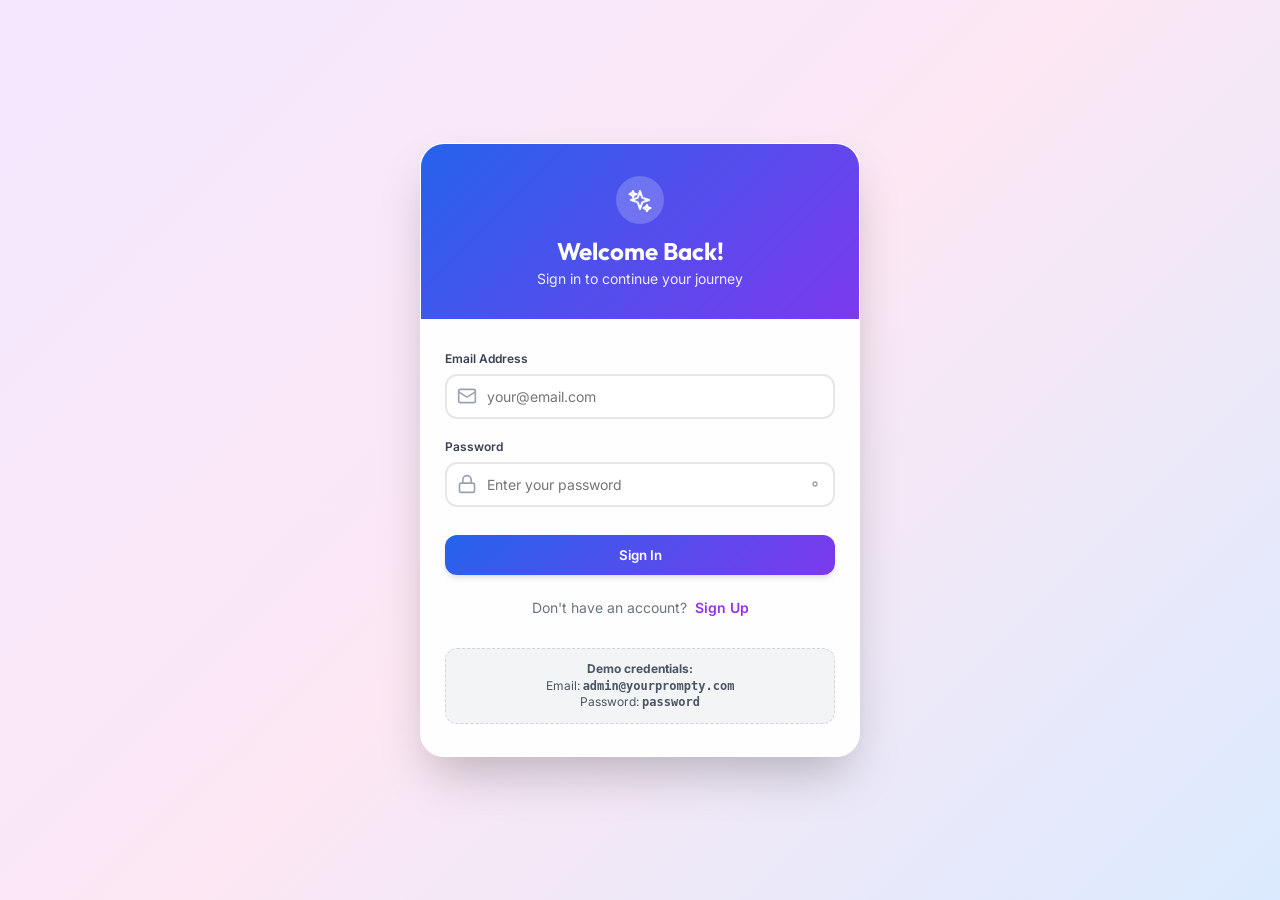
==== login.html @ b903fdf2 "Prompt composer" ====
<!DOCTYPE html>
<html lang="en">
<head>
  <meta charset="UTF-8">
  <meta name="viewport" content="width=device-width, initial-scale=1.0">
  <title>Login - yourPrompty</title>
  <link rel="stylesheet" href="style.css?v=3">
</head>
<body class="login-bg">

  <div class="login-card animate-fade-in-up">
    <!-- Header with animated gradient -->
    <div class="login-header bg-gradient-blue" id="login-header">
      <div style="display: flex; justify-content: center; align-items: center; margin: 0 auto 0.75rem; width: 3rem; height: 3rem; border-radius: 50%; background: rgba(255, 255, 255, 0.2); animation: float 3s ease-in-out infinite;">
        <!-- Sparkles Icon -->
        <svg xmlns="http://www.w3.org/2000/svg" width="24" height="24" viewBox="0 0 24 24" fill="none" stroke="currentColor" stroke-width="2" stroke-linecap="round" stroke-linejoin="round" style="color: white;"><path d="m12 3-1.912 5.813a2 2 0 0 1-1.275 1.275L3 12l5.813 1.912a2 2 0 0 1 1.275 1.275L12 21l1.912-5.813a2 2 0 0 1 1.275-1.275L21 12l-5.813-1.912a2 2 0 0 1-1.275-1.275Z"></path><path d="m5 3 1 2.5L8.5 6 6 7 5 9.5 4 7 1.5 6 4 5Z"></path><path d="m19 17 1 2.5 2.5.5-2.5 1-1 2.5-1-2.5-2.5-1 2.5-1Z"></path></svg>
      </div>
      <h2 id="card-title" style="font-size: 1.5rem; font-weight: 700; margin-bottom: 0.25rem;">Welcome Back!</h2>
      <p id="card-desc" style="font-size: 0.875rem; opacity: 0.9;">Sign in to continue your journey</p>
    </div>

    <!-- Body -->
    <div class="login-body">
      <form id="auth-form" class="flex flex-col">
        <!-- Name (Sign up only, hidden by default) -->
        <div class="form-group" id="name-group" style="display: none;">
          <label class="form-label" for="full-name">Full Name</label>
          <div class="input-container">
            <svg class="input-icon" xmlns="http://www.w3.org/2000/svg" viewBox="0 0 24 24" fill="none" stroke="currentColor" stroke-width="2" stroke-linecap="round" stroke-linejoin="round"><path d="M19 21v-2a4 4 0 0 0-4-4H9a4 4 0 0 0-4 4v2"></path><circle cx="12" cy="7" r="4"></circle></svg>
            <input class="form-input" type="text" id="full-name" placeholder="Enter your full name">
          </div>
        </div>

        <!-- Username (Sign up only, hidden by default) -->
        <div class="form-group" id="username-group" style="display: none;">
          <label class="form-label" for="username">Username</label>
          <div class="input-container">
            <svg class="input-icon" xmlns="http://www.w3.org/2000/svg" viewBox="0 0 24 24" fill="none" stroke="currentColor" stroke-width="2" stroke-linecap="round" stroke-linejoin="round"><circle cx="12" cy="12" r="4"></circle><path d="M16 8v5a3 3 0 0 0 6 0v-1a10 10 0 1 0-4 8"></path></svg>
            <input class="form-input" type="text" id="username" placeholder="Choose a username">
          </div>
        </div>

        <!-- Email -->
        <div class="form-group" id="email-group">
          <label class="form-label" for="email">Email Address</label>
          <div class="input-container">
            <svg class="input-icon" xmlns="http://www.w3.org/2000/svg" viewBox="0 0 24 24" fill="none" stroke="currentColor" stroke-width="2" stroke-linecap="round" stroke-linejoin="round"><rect width="20" height="16" x="2" y="4" rx="2"></rect><path d="m22 7-8.97 5.7a1.94 1.94 0 0 1-2.06 0L2 7"></path></svg>
            <input class="form-input" type="email" id="email" placeholder="your@email.com" required>
          </div>
        </div>

        <!-- Password -->
        <div class="form-group" id="password-group">
          <label class="form-label" for="password">Password</label>
          <div class="input-container">
            <svg class="input-icon" xmlns="http://www.w3.org/2000/svg" viewBox="0 0 24 24" fill="none" stroke="currentColor" stroke-width="2" stroke-linecap="round" stroke-linejoin="round"><rect width="18" height="11" x="3" y="11" rx="2" ry="2"></rect><path d="M7 11V7a5 5 0 0 1 10 0v4"></path></svg>
            <input class="form-input" type="password" id="password" placeholder="Enter your password" required>
            <button class="password-toggle" type="button">
              <svg xmlns="http://www.w3.org/2000/svg" width="16" height="16" viewBox="0 0 24 24" fill="none" stroke="currentColor" stroke-width="2" stroke-linecap="round" stroke-linejoin="round"><path d="2 12s3-7 10-7 10 7 10 7-3 7-10 7-10-7-10-7Z"></path><circle cx="12" cy="12" r="3"></circle></svg>
            </button>
          </div>
        </div>

        <!-- Confirm Password (Sign up only, hidden by default) -->
        <div class="form-group" id="confirm-group" style="display: none;">
          <label class="form-label" for="confirm-password">Confirm Password</label>
          <div class="input-container">
            <svg class="input-icon" xmlns="http://www.w3.org/2000/svg" viewBox="0 0 24 24" fill="none" stroke="currentColor" stroke-width="2" stroke-linecap="round" stroke-linejoin="round"><rect width="18" height="11" x="3" y="11" rx="2" ry="2"></rect><path d="M7 11V7a5 5 0 0 1 10 0v4"></path></svg>
            <input class="form-input" type="password" id="confirm-password" placeholder="Confirm your password">
          </div>
        </div>

        <!-- Error Message placeholder -->
        <div id="error-message" style="display: none; padding: 0.5rem; margin-bottom: 1rem; border-radius: 0.5rem; background-color: #fee2e2; color: #ef4444; font-size: 0.75rem; border: 1px solid #fca5a5;"></div>

        <!-- Submit Button -->
        <button class="btn-primary bg-gradient-blue" type="submit" id="submit-btn" style="margin-top: 0.5rem;">
          <span id="submit-btn-text">Sign In</span>
        </button>
      </form>

      <!-- Toggle Mode link -->
      <div style="text-align: center; margin-top: 1.5rem;">
        <p style="font-size: 0.875rem; color: #6b7280;">
          <span id="toggle-label">Don't have an account?</span>
          <a href="#" id="toggle-link" style="color: var(--primary-purple); font-weight: 600; text-decoration: none; margin-left: 0.25rem;">Sign Up</a>
        </p>
      </div>
      
      <!-- Demo account prompt -->
      <div style="margin-top: 2rem; padding: 0.75rem; border-radius: 0.75rem; background-color: #f3f4f6; text-align: center; border: 1px dashed #d1d5db;">
        <p style="font-size: 0.75rem; color: #4b5563; line-height: 1.4;">
          <strong>Demo credentials:</strong><br>
          Email: <span style="font-family: monospace; font-weight: 600;">admin@yourprompty.com</span><br>
          Password: <span style="font-family: monospace; font-weight: 600;">password</span>
        </p>
      </div>
    </div>
  </div>

  <script src="script.js?v=3"></script>
</body>
</html>
---- style.css ----
@import url('https://fonts.googleapis.com/css2?family=Inter:wght@300;400;500;600;700&family=Outfit:wght@400;500;600;700;800;900&display=swap');

/* --- Reset & Variables --- */
:root {
  --primary-purple: #9333ea;
  --primary-pink: #ec4899;
  --primary-blue: #2563eb;
  --bg-gradient: linear-gradient(135deg, #f3e8ff 0%, #fce7f3 50%, #dbeafe 100%);
  --btn-gradient: linear-gradient(135deg, #9333ea 0%, #ec4899 100%);
  --btn-gradient-blue: linear-gradient(135deg, #2563eb 0%, #7c3aed 100%);
  --shadow-sm: 0 1px 2px 0 rgba(0, 0, 0, 0.05);
  --shadow-md: 0 4px 6px -1px rgba(0, 0, 0, 0.1), 0 2px 4px -1px rgba(0, 0, 0, 0.06);
  --shadow-lg: 0 10px 15px -3px rgba(0, 0, 0, 0.1), 0 4px 6px -2px rgba(0, 0, 0, 0.05);
  --shadow-xl: 0 20px 25px -5px rgba(0, 0, 0, 0.1), 0 10px 10px -5px rgba(0, 0, 0, 0.04);
  --shadow-2xl: 0 25px 50px -12px rgba(0, 0, 0, 0.25);
  --font-sans: 'Inter', sans-serif;
  --font-display: 'Outfit', sans-serif;
}

* {
  margin: 0;
  padding: 0;
  box-sizing: border-box;
  font-family: var(--font-sans);
  transition: all 0.2s cubic-bezier(0.4, 0, 0.2, 1);
}

body {
  background-color: #fafafa;
  color: #1f2937;
  overflow-x: hidden;
}

/* --- Layout & Typography Utilities --- */
.container {
  width: 100%;
  max-width: 1280px;
  margin-left: auto;
  margin-right: auto;
  padding-left: 1rem;
  padding-right: 1rem;
}

h1, h2, h3, .font-display {
  font-family: var(--font-display);
}

.text-transparent {
  -webkit-background-clip: text;
  background-clip: text;
  color: transparent;
}

.bg-clip-text {
  -webkit-background-clip: text;
  background-clip: text;
}

/* Gradients */
.bg-gradient-primary {
  background: var(--btn-gradient);
}
.bg-gradient-blue {
  background: var(--btn-gradient-blue);
}
.bg-gradient-light {
  background: linear-gradient(135deg, #f9fafb 0%, #f3f4f6 100%);
}

/* Flex & Grid */
.flex { display: flex; }
.flex-col { flex-direction: column; }
.items-center { align-items: center; }
.justify-between { justify-content: space-between; }
.justify-center { justify-content: center; }
.justify-end { justify-content: flex-end; }
.flex-1 { flex: 1 1 0%; }
.flex-shrink-0 { flex-shrink: 0; }
.gap-2 { gap: 0.5rem; }
.gap-3 { gap: 0.75rem; }
.gap-4 { gap: 1rem; }
.gap-6 { gap: 1.5rem; }
.space-x-1 > * + * { margin-left: 0.25rem; }
.space-x-2 > * + * { margin-left: 0.5rem; }
.space-x-3 > * + * { margin-left: 0.75rem; }
.space-x-4 > * + * { margin-left: 1rem; }

/* Grid columns for Pinterest layout */
.pinterest-grid {
  column-count: 4;
  column-gap: 1.5rem;
  width: 100%;
}
@media (max-width: 1200px) {
  .pinterest-grid { column-count: 3; }
}
@media (max-width: 900px) {
  .pinterest-grid { column-count: 2; }
}
@media (max-width: 600px) {
  .pinterest-grid {
    display: grid;
    grid-template-cols: repeat(2, 1fr);
    gap: 0.5rem;
  }
}

/* Borders & Rounding */
.rounded-lg { border-radius: 0.5rem; }
.rounded-xl { border-radius: 0.75rem; }
.rounded-2xl { border-radius: 1rem; }
.rounded-3xl { border-radius: 1.5rem; }
.rounded-full { border-radius: 9999px; }
.border { border: 1px solid #e5e7eb; }
.border-2 { border: 2px solid #e5e7eb; }
.border-b { border-bottom: 1px solid #f3f4f6; }
.border-gray-200 { border-color: #e5e7eb; }

/* Spacing */
.p-2 { padding: 0.5rem; }
.p-3 { padding: 0.75rem; }
.p-4 { padding: 1rem; }
.p-5 { padding: 1.25rem; }
.px-3 { padding-left: 0.75rem; padding-right: 0.75rem; }
.px-4 { padding-left: 1rem; padding-right: 1rem; }
.px-6 { padding-left: 1.5rem; padding-right: 1.5rem; }
.px-8 { padding-left: 2rem; padding-right: 2rem; }
.py-2 { padding-top: 0.5rem; padding-bottom: 0.5rem; }
.py-2\.5 { padding-top: 0.625rem; padding-bottom: 0.625rem; }
.py-3 { padding-top: 0.75rem; padding-bottom: 0.75rem; }
.py-4 { padding-top: 1rem; padding-bottom: 1rem; }
.py-5 { padding-top: 1.25rem; padding-bottom: 1.25rem; }
.py-12 { padding-top: 3rem; padding-bottom: 3rem; }
.py-20 { padding-top: 5rem; padding-bottom: 5rem; }
.py-24 { padding-top: 6rem; padding-bottom: 6rem; }
.mb-1 { margin-bottom: 0.25rem; }
.mb-2 { margin-bottom: 0.5rem; }
.mb-3 { margin-bottom: 0.75rem; }
.mb-4 { margin-bottom: 1rem; }
.mb-6 { margin-bottom: 1.5rem; }
.mb-8 { margin-bottom: 2rem; }
.mb-12 { margin-bottom: 3rem; }
.mb-16 { margin-bottom: 4rem; }
.mt-4 { margin-top: 1rem; }
.mt-8 { margin-top: 2rem; }
.mx-auto { margin-left: auto; margin-right: auto; }

/* Text Sizing & Styling */
.text-xs { font-size: 0.75rem; line-height: 1rem; }
.text-sm { font-size: 0.875rem; line-height: 1.25rem; }
.text-base { font-size: 1rem; line-height: 1.5rem; }
.text-lg { font-size: 1.125rem; line-height: 1.75rem; }
.text-xl { font-size: 1.25rem; line-height: 1.75rem; }
.text-2xl { font-size: 1.5rem; line-height: 2rem; }
.text-3xl { font-size: 1.875rem; line-height: 2.25rem; }
.text-4xl { font-size: 2.25rem; line-height: 2.5rem; }
.text-5xl { font-size: 3rem; line-height: 1; }
.text-6xl { font-size: 3.75rem; line-height: 1; }
.text-7xl { font-size: 4.5rem; line-height: 1; }
.font-medium { font-weight: 500; }
.font-semibold { font-weight: 600; }
.font-bold { font-weight: 700; }
.text-gray-400 { color: #9ca3af; }
.text-gray-500 { color: #6b7280; }
.text-gray-600 { color: #4b5563; }
.text-gray-700 { color: #374151; }
.text-gray-800 { color: #1f2937; }
.text-gray-900 { color: #111827; }
.text-white { color: #ffffff; }
.text-purple-600 { color: var(--primary-purple); }
.text-pink-600 { color: var(--primary-pink); }
.text-blue-500 { color: var(--primary-blue); }
.text-green-500 { color: #10b981; }
.text-red-500 { color: #ef4444; }
.text-center { text-align: center; }
.text-left { text-align: left; }
.truncate { overflow: hidden; text-overflow: ellipsis; white-space: nowrap; }
.line-clamp-2 {
  display: -webkit-box;
  -webkit-line-clamp: 2;
  -webkit-box-orient: vertical;
  overflow: hidden;
}
.line-clamp-3 {
  display: -webkit-box;
  -webkit-line-clamp: 3;
  -webkit-box-orient: vertical;
  overflow: hidden;
}

/* Elements styles */
button {
  cursor: pointer;
  border: none;
  background: none;
  outline: none;
  display: inline-flex;
  align-items: center;
  justify-content: center;
}

input {
  outline: none;
}

/* Shadow utilities */
.shadow-sm { box-shadow: var(--shadow-sm); }
.shadow-md { box-shadow: var(--shadow-md); }
.shadow-lg { box-shadow: var(--shadow-lg); }
.shadow-xl { box-shadow: var(--shadow-xl); }
.shadow-2xl { box-shadow: var(--shadow-2xl); }

/* --- CUSTOM COMPONENTS --- */

/* Login page background */
.login-bg {
  min-height: 100vh;
  display: flex;
  justify-content: center;
  align-items: center;
  background: var(--bg-gradient);
  padding: 1.5rem;
  position: relative;
  overflow: hidden;
}

.login-card {
  background: rgba(255, 255, 255, 0.95);
  backdrop-filter: blur(10px);
  border-radius: 1.5rem;
  box-shadow: var(--shadow-2xl);
  width: 100%;
  max-width: 440px;
  overflow: hidden;
  border: 1px solid rgba(255, 255, 255, 0.4);
}

.login-header {
  padding: 2rem 1.5rem;
  text-align: center;
  color: white;
  position: relative;
}

.login-body {
  padding: 2rem 1.5rem;
}

/* Form controls */
.form-group {
  margin-bottom: 1.25rem;
}

.form-label {
  display: block;
  font-size: 0.75rem;
  font-weight: 600;
  color: #374151;
  margin-bottom: 0.5rem;
}

.input-container {
  position: relative;
}

.input-icon {
  position: absolute;
  left: 0.75rem;
  top: 50%;
  transform: translateY(-50%);
  color: #9ca3af;
  width: 1.25rem;
  height: 1.25rem;
  pointer-events: none;
}

.form-input {
  width: 100%;
  padding: 0.75rem 1rem 0.75rem 2.5rem;
  font-size: 0.875rem;
  border: 2px solid #e5e7eb;
  border-radius: 0.75rem;
  background-color: white;
  color: #1f2937;
  transition: all 0.3s ease;
}

.form-input:focus {
  border-color: var(--primary-purple);
  box-shadow: 0 0 0 4px rgba(147, 51, 234, 0.1);
}

.password-toggle {
  position: absolute;
  right: 0.75rem;
  top: 50%;
  transform: translateY(-50%);
  color: #9ca3af;
  background: none;
  border: none;
  cursor: pointer;
}

.password-toggle:hover {
  color: var(--primary-purple);
}

.btn-primary {
  width: 100%;
  padding: 0.75rem 1.5rem;
  color: white;
  font-weight: 600;
  border-radius: 0.75rem;
  box-shadow: var(--shadow-md);
  cursor: pointer;
  border: none;
}

.btn-primary:hover {
  transform: translateY(-2px);
  box-shadow: var(--shadow-lg);
}

.btn-primary:active {
  transform: translateY(0);
}

/* Header Specifics */
header {
  position: sticky;
  top: 0;
  z-index: 50;
  background: rgba(255, 255, 255, 0.95);
  backdrop-filter: blur(12px);
  border-bottom: 1px solid #f3f4f6;
}

.header-container {
  display: flex;
  align-items: center;
  justify-content: space-between;
  height: 4.5rem;
  padding: 0 2rem;
}
@media (max-width: 768px) {
  .header-container {
    height: 4rem;
    padding: 0 1rem;
  }
}

.search-container {
  position: relative;
  flex: 1;
  max-width: 32rem;
  margin: 0 2rem;
}

.search-input {
  width: 100%;
  padding: 0.75rem 1rem 0.75rem 3rem;
  font-size: 0.875rem;
  border: 2px solid #e5e7eb;
  border-radius: 1rem;
  color: #374151;
  transition: all 0.3s;
}

.search-input:focus {
  border-color: var(--primary-purple);
  box-shadow: 0 0 0 4px rgba(147, 51, 234, 0.1);
}

/* Dropdown styling */
.dropdown-menu {
  position: absolute;
  right: 0;
  top: 100%;
  margin-top: 0.5rem;
  background: rgba(255, 255, 255, 0.98);
  backdrop-filter: blur(12px);
  border: 1px solid #f3f4f6;
  box-shadow: var(--shadow-2xl);
  border-radius: 1rem;
  padding: 0.5rem 0;
  width: 14rem;
  display: none;
  z-index: 100;
  animation: dropdownSlide 0.2s ease-out forwards;
}

.dropdown-menu.active {
  display: block;
}

.dropdown-item {
  width: 100%;
  padding: 0.75rem 1rem;
  text-align: left;
  display: flex;
  align-items: center;
  gap: 0.75rem;
  color: #4b5563;
  font-size: 0.875rem;
  cursor: pointer;
}

.dropdown-item:hover {
  background-color: #f9fafb;
  color: #111827;
}

.dropdown-divider {
  height: 1px;
  background-color: #f3f4f6;
  margin: 0.5rem 0;
}

/* Notifications Tray */
.notifications-tray {
  position: absolute;
  right: 0;
  top: 100%;
  margin-top: 0.5rem;
  background: white;
  border: 1px solid #f3f4f6;
  box-shadow: var(--shadow-2xl);
  border-radius: 1rem;
  width: 20rem;
  display: none;
  z-index: 100;
  animation: dropdownSlide 0.2s ease-out forwards;
}

.notifications-tray.active {
  display: block;
}

.notification-header {
  display: flex;
  justify-content: space-between;
  align-items: center;
  padding: 1rem;
  font-weight: 600;
  border-bottom: 1px solid #f3f4f6;
}

.notification-list {
  max-height: 20rem;
  overflow-y: auto;
}

.notification-item {
  display: flex;
  gap: 0.75rem;
  padding: 0.75rem 1rem;
  border-bottom: 1px solid #f9fafb;
  cursor: pointer;
}

.notification-item:hover {
  background-color: #f9fafb;
}

.notification-item.unread {
  background-color: #f5f3ff;
}

/* Category Filter Bar */
.category-bar {
  display: flex;
  gap: 0.75rem;
  overflow-x: auto;
  padding: 1.5rem 0;
  scrollbar-width: none; /* Firefox */
}

.category-bar::-webkit-scrollbar {
  display: none; /* Safari and Chrome */
}

.category-btn {
  padding: 0.75rem 1.5rem;
  background: white;
  border: 1px solid #f3f4f6;
  box-shadow: var(--shadow-sm);
  border-radius: 9999px;
  font-weight: 500;
  font-size: 0.875rem;
  color: #4b5563;
  white-space: nowrap;
  gap: 0.5rem;
}

.category-btn:hover {
  transform: translateY(-1px);
  box-shadow: var(--shadow-md);
  border-color: #e5e7eb;
}

.category-btn.active {
  background: var(--btn-gradient);
  color: white;
  border-color: transparent;
  box-shadow: var(--shadow-lg);
}

/* Prompt Card Specific styles */
.prompt-card {
  background: white;
  border-radius: 1.5rem;
  box-shadow: var(--shadow-md);
  break-inside: avoid;
  margin-bottom: 1.5rem;
  border: 1px solid #f3f4f6;
  position: relative;
}

@media (max-width: 600px) {
  .prompt-card {
    border-radius: 1rem;
    margin-bottom: 0.5rem;
    box-shadow: var(--shadow-sm);
  }
  .card-image-container {
    border-top-left-radius: 1rem;
    border-top-right-radius: 1rem;
  }
}

.prompt-card:hover {
  transform: translateY(-4px) scale(1.01);
  box-shadow: var(--shadow-xl);
}

.card-image-container {
  position: relative;
  overflow: hidden;
  border-top-left-radius: 1.5rem;
  border-top-right-radius: 1.5rem;
}

.card-image {
  width: 100%;
  object-cover: cover;
  display: block;
  cursor: zoom-in;
}

.card-category-badge {
  position: absolute;
  top: 1rem;
  left: 1rem;
  background: rgba(255, 255, 255, 0.85);
  backdrop-filter: blur(8px);
  border: 1px solid rgba(255, 255, 255, 0.4);
  padding: 0.35rem 0.85rem;
  border-radius: 9999px;
  font-size: 0.75rem;
  font-weight: 700;
  color: #1f2937;
}

.like-button-overlay {
  position: absolute;
  top: 1rem;
  right: 1rem;
  background: rgba(255, 255, 255, 0.9);
  backdrop-filter: blur(8px);
  border-radius: 9999px;
  width: 2.5rem;
  height: 2.5rem;
  display: flex;
  align-items: center;
  justify-content: center;
  box-shadow: var(--shadow-md);
  opacity: 0;
  transform: translateY(10px);
}

.prompt-card:hover .like-button-overlay {
  opacity: 1;
  transform: translateY(0);
}

.like-button-overlay.liked {
  color: white;
  background: #ef4444;
}

.card-body {
  padding: 1.25rem;
}

.creator-section {
  display: flex;
  align-items: center;
  gap: 0.75rem;
  margin-bottom: 0.75rem;
}

.creator-avatar {
  width: 2rem;
  height: 2rem;
  border-radius: 9999px;
  object-fit: cover;
}

.prompt-box {
  background: linear-gradient(135deg, #f9fafb 0%, #f3f4f6 100%);
  border: 1px solid #e5e7eb;
  border-radius: 0.75rem;
  padding: 0.75rem;
  position: relative;
  margin-bottom: 0.75rem;
}

.prompt-text {
  font-size: 0.875rem;
  color: #4b5563;
  line-height: 1.5;
  padding-right: 2rem;
}

.copy-btn {
  position: absolute;
  top: 0.5rem;
  right: 0.5rem;
  background: white;
  border: 1px solid #e5e7eb;
  padding: 0.4rem;
  border-radius: 0.5rem;
  box-shadow: var(--shadow-sm);
  color: #6b7280;
  cursor: pointer;
}

.copy-btn:hover {
  color: var(--primary-purple);
  border-color: var(--primary-purple);
  background-color: #faf5ff;
}

/* AI Model Selector */
.model-selector {
  margin-bottom: 1rem;
}

.model-selector-btn {
  display: flex;
  align-items: center;
  justify-content: space-between;
  width: 100%;
  padding: 0.5rem 0.75rem;
  background: #f9fafb;
  border: 1px solid #e5e7eb;
  border-radius: 0.75rem;
  font-size: 0.75rem;
  font-weight: 600;
  color: #4b5563;
}

.model-selector-dropdown {
  position: absolute !important;
  bottom: 100% !important;
  top: auto !important;
  left: 0 !important;
  z-index: 9999 !important; /* Extremely high z-index to overlay everything */
  background: white !important;
  border: 1px solid #e5e7eb !important;
  box-shadow: var(--shadow-lg) !important;
  border-radius: 0.75rem !important;
  width: 100% !important;
  max-height: 12rem !important;
  overflow-y: auto !important;
  margin-bottom: 0.25rem !important;
  display: none;
}

.model-selector-dropdown.active {
  display: block;
  animation: dropdownSlideUp 0.25s cubic-bezier(0.16, 1, 0.3, 1) forwards;
}

.model-option {
  display: flex;
  align-items: center;
  justify-content: space-between;
  padding: 0.5rem 0.75rem;
  font-size: 0.75rem;
  cursor: pointer;
}

.model-option:hover {
  background-color: #f3f4f6;
}

/* Search results panel */
.search-results-panel {
  position: absolute;
  top: 100%;
  left: 0;
  right: 0;
  background: white;
  border-radius: 1rem;
  box-shadow: var(--shadow-2xl);
  border: 1px solid #f3f4f6;
  margin-top: 0.5rem;
  max-height: 24rem;
  overflow-y: auto;
  z-index: 100;
  display: none;
}

.search-results-panel.active {
  display: block;
}

.search-tabs {
  display: flex;
  gap: 0.5rem;
  padding: 0.75rem;
  border-bottom: 1px solid #f3f4f6;
  position: sticky;
  top: 0;
  background: white;
}

.search-tab-btn {
  padding: 0.35rem 0.75rem;
  font-size: 0.75rem;
  font-weight: 600;
  background: #f3f4f6;
  color: #4b5563;
  border-radius: 0.5rem;
}

.search-tab-btn.active {
  background: var(--primary-purple);
  color: white;
}

/* Chatbot Float & Drawer */
.chatbot-float {
  position: fixed;
  bottom: 2rem;
  right: 2rem;
  width: 3.5rem;
  height: 3.5rem;
  border-radius: 9999px;
  background: var(--btn-gradient);
  box-shadow: var(--shadow-2xl);
  display: flex;
  align-items: center;
  justify-content: center;
  color: white;
  cursor: pointer;
  z-index: 1000;
  animation: float 6s ease-in-out infinite;
}

.chatbot-float:hover {
  transform: scale(1.1) rotate(5deg);
}

.chatbot-drawer {
  position: fixed;
  bottom: 6rem;
  right: 2rem;
  width: 24rem;
  height: 32rem;
  background: white;
  border-radius: 1.5rem;
  box-shadow: var(--shadow-2xl);
  border: 1px solid #f3f4f6;
  display: none;
  flex-direction: column;
  overflow: hidden;
  z-index: 1000;
  animation: slideInUp 0.3s ease-out forwards;
}

@media (max-width: 480px) {
  .chatbot-drawer {
    right: 1rem;
    left: 1rem;
    width: auto;
    bottom: 5.5rem;
    height: 70vh;
  }
}

.chatbot-drawer.active {
  display: flex;
}

.chatbot-header {
  padding: 1rem 1.25rem;
  background: var(--btn-gradient);
  color: white;
  display: flex;
  justify-content: space-between;
  align-items: center;
}

.chatbot-messages {
  flex: 1;
  padding: 1rem;
  overflow-y: auto;
  display: flex;
  flex-direction: column;
  gap: 0.75rem;
}

.chat-bubble {
  padding: 0.75rem 1rem;
  border-radius: 1rem;
  max-width: 80%;
  font-size: 0.875rem;
  line-height: 1.4;
}

.chat-bubble.bot {
  background-color: #f3f4f6;
  color: #1f2937;
  align-self: flex-start;
  border-bottom-left-radius: 0.25rem;
}

.chat-bubble.user {
  background: var(--btn-gradient);
  color: white;
  align-self: flex-end;
  border-bottom-right-radius: 0.25rem;
}

.chatbot-input-area {
  padding: 0.75rem 1rem;
  border-top: 1px solid #f3f4f6;
  display: flex;
  gap: 0.5rem;
}

.chatbot-input {
  flex: 1;
  padding: 0.6rem 1rem;
  border: 1px solid #e5e7eb;
  border-radius: 9999px;
  font-size: 0.875rem;
}

.chatbot-send-btn {
  width: 2.25rem;
  height: 2.25rem;
  background: var(--primary-purple);
  color: white;
  border-radius: 9999px;
  display: flex;
  align-items: center;
  justify-content: center;
}

/* Image Zoom Modal */
.zoom-modal {
  position: fixed;
  inset: 0;
  background: rgba(0, 0, 0, 0.9);
  backdrop-filter: blur(8px);
  z-index: 2000;
  display: none;
  align-items: center;
  justify-content: center;
  padding: 1rem;
  cursor: zoom-out;
}

.zoom-modal.active {
  display: flex;
}

.zoom-image {
  max-width: 90%;
  max-height: 90vh;
  object-fit: contain;
  border-radius: 0.75rem;
  box-shadow: var(--shadow-2xl);
  animation: zoomReveal 0.3s ease-out forwards;
}

/* Shimmer/skeleton effect */
.shimmer {
  background: linear-gradient(90deg, #f3f4f6 25%, #e5e7eb 50%, #f3f4f6 75%);
  background-size: 200% 100%;
  animation: shimmer 1.5s infinite;
}

/* --- ANIMATIONS --- */
@keyframes fadeIn {
  from { opacity: 0; transform: translateY(10px); }
  to { opacity: 1; transform: translateY(0); }
}

@keyframes fadeInUp {
  from { opacity: 0; transform: translateY(30px); }
  to { opacity: 1; transform: translateY(0); }
}

@keyframes zoomReveal {
  from { transform: scale(0.95); opacity: 0; }
  to { transform: scale(1); opacity: 1; }
}

@keyframes slideInUp {
  from { opacity: 0; transform: translateY(20px); }
  to { opacity: 1; transform: translateY(0); }
}

@keyframes dropdownSlide {
  from { opacity: 0; transform: translateY(-10px) scale(0.95); }
  to { opacity: 1; transform: translateY(0) scale(1); }
}

@keyframes shimmer {
  0% { background-position: -200% 0; }
  100% { background-position: 200% 0; }
}

@keyframes float {
  0% { transform: translateY(0px); }
  50% { transform: translateY(-10px); }
  100% { transform: translateY(0px); }
}

.animate-fade-in-up {
  animation: fadeInUp 0.6s cubic-bezier(0.16, 1, 0.3, 1) forwards;
}

/* Confetti Styles */
.confetti-container {
  position: absolute;
  inset: 0;
  pointer-events: none;
  z-index: 100;
  overflow: hidden;
}

.confetti-piece {
  position: absolute;
  width: 8px;
  height: 8px;
  background-color: #ffd300;
  opacity: 0;
  top: 50%;
  left: 50%;
}

@keyframes confettiFall {
  0% {
    opacity: 1;
    transform: translate(-50%, -50%) scale(1) translate(0, 0) rotate(0deg);
  }
  100% {
    opacity: 0;
    transform: translate(-50%, -50%) scale(0.5) translate(var(--x), var(--y)) rotate(var(--r));
  }
}

/* Toast Notifications */
.toast {
  padding: 0.75rem 1.25rem;
  background: rgba(255, 255, 255, 0.9);
  backdrop-filter: blur(12px);
  border: 1px solid rgba(147, 51, 234, 0.2);
  border-radius: 0.75rem;
  box-shadow: var(--shadow-lg);
  color: #1f2937;
  font-size: 0.8125rem;
  font-weight: 500;
  display: flex;
  align-items: center;
  gap: 0.5rem;
  animation: toastIn 0.3s cubic-bezier(0.16, 1, 0.3, 1) forwards, toastOut 0.3s 2.7s ease-in forwards;
  pointer-events: auto;
}

@keyframes toastIn {
  from { opacity: 0; transform: translateY(20px) scale(0.9); }
  to { opacity: 1; transform: translateY(0) scale(1); }
}

@keyframes toastOut {
  from { opacity: 1; transform: translateY(0) scale(1); }
  to { opacity: 0; transform: translateY(-10px) scale(0.9); }
}

@keyframes dropdownSlideUp {
  from { opacity: 0; transform: translateY(10px) scale(0.95); }
  to { opacity: 1; transform: translateY(0) scale(1); }
}
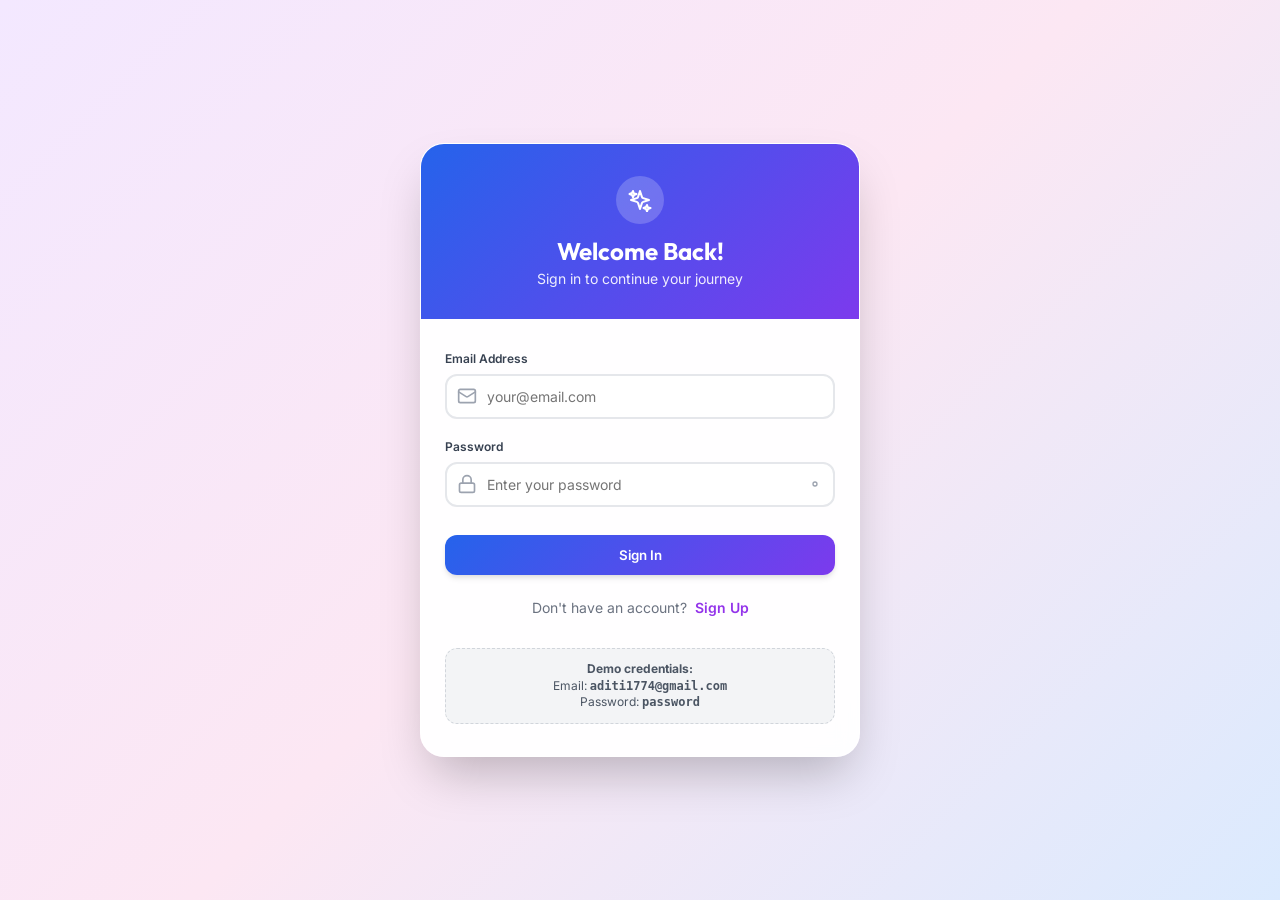
==== commit fa7025be: "change email" ====
--- a/login.html
+++ b/login.html
@@ -91,7 +91,7 @@
       <div style="margin-top: 2rem; padding: 0.75rem; border-radius: 0.75rem; background-color: #f3f4f6; text-align: center; border: 1px dashed #d1d5db;">
         <p style="font-size: 0.75rem; color: #4b5563; line-height: 1.4;">
           <strong>Demo credentials:</strong><br>
-          Email: <span style="font-family: monospace; font-weight: 600;">admin@yourprompty.com</span><br>
+          Email: <span style="font-family: monospace; font-weight: 600;">aditi1774@gmail.com</span><br>
           Password: <span style="font-family: monospace; font-weight: 600;">password</span>
         </p>
       </div>
